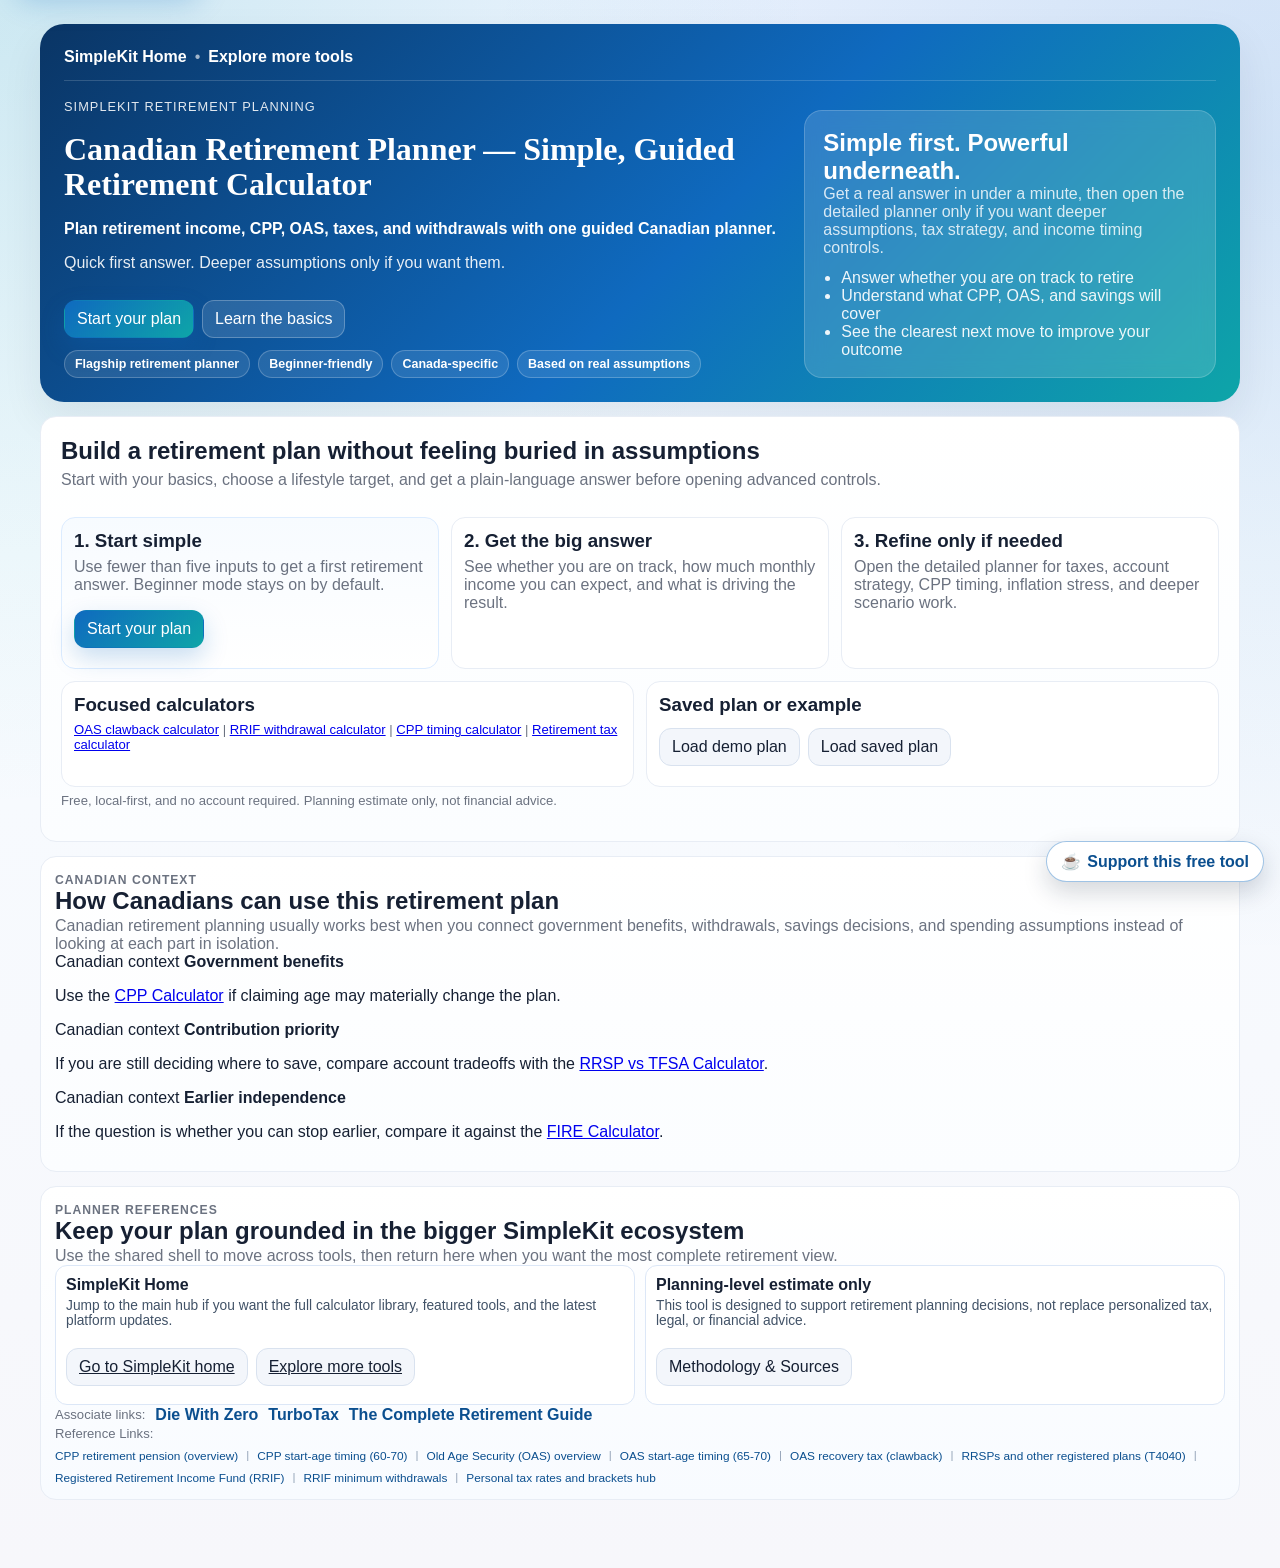
==== index.html @ 3c2e74b6 "Shorten hero utility labels" ====
<!DOCTYPE html>
<html lang="en">
<head>
  <meta charset="UTF-8" />
  <meta name="viewport" content="width=device-width, initial-scale=1.0" />
  <meta name="description" content="Estimate your retirement readiness in minutes with a calm, guided Canadian retirement planner for CPP, OAS, savings, taxes, and retirement income decisions." />
  <meta name="robots" content="index,follow,max-image-preview:large" />
  <meta name="theme-color" content="#0f6abf" />
  <title>Canadian Retirement Planner - Simple, Guided Retirement Calculator | SimpleKit</title>
  <meta property="og:title" content="Canadian Retirement Planner - Simple, Guided Retirement Calculator | SimpleKit" />
  <meta property="og:description" content="Estimate your retirement readiness in minutes with a calm, guided Canadian retirement planner for CPP, OAS, savings, taxes, and retirement income decisions." />
  <meta property="og:type" content="website" />
  <meta property="og:url" content="https://simplekit.app/retirement-planner/" />
  <meta property="og:site_name" content="SimpleKit" />
  <meta name="twitter:card" content="summary_large_image" />
  <meta name="twitter:title" content="Canadian Retirement Planner - Simple, Guided Retirement Calculator | SimpleKit" />
  <meta name="twitter:description" content="Estimate your retirement readiness in minutes with a calm, guided Canadian retirement planner for CPP, OAS, savings, taxes, and retirement income decisions." />
  <link rel="canonical" href="https://simplekit.app/retirement-planner/" />
  <link rel="icon" href="./icons/favicon.svg" type="image/svg+xml" />
  <link rel="shortcut icon" href="./icons/favicon.svg" />
  <link rel="mask-icon" href="./icons/mask-icon.svg" color="#0f6abf" />
  <link rel="apple-touch-icon" href="./icons/apple-touch-icon.png" />
  <link rel="manifest" href="./manifest.webmanifest" />
  <link rel="preconnect" href="https://core.simplekit.app" />
  <link rel="stylesheet" href="https://core.simplekit.app/core.css" />
  <link rel="stylesheet" href="./assets/css/styles.css" />
  <!-- Google tag (gtag.js) -->
  <script async src="https://www.googletagmanager.com/gtag/js?id=G-6SS26QC3C9"></script>
  <script>
    window.dataLayer = window.dataLayer || [];
    function gtag() { dataLayer.push(arguments); }
    gtag("js", new Date());
    gtag("config", "G-6SS26QC3C9");
  </script>
  <script type="application/ld+json">
    {
      "@context": "https://schema.org",
      "@type": "SoftwareApplication",
      "name": "Canadian Retirement Planner - Simple, Guided Retirement Calculator",
      "applicationCategory": "FinanceApplication",
      "operatingSystem": "Web",
      "offers": {
        "@type": "Offer",
        "price": "0",
        "priceCurrency": "CAD"
      },
      "inLanguage": "en-CA",
      "areaServed": {
        "@type": "Country",
        "name": "Canada"
      },
      "url": "https://simplekit.app/retirement-planner/",
      "description": "A guided Canadian retirement planner with tax-aware modeling for CPP, OAS, pensions, RRSP and RRIF withdrawals."
    }
  </script>
  <script>
    window.SimpleKitPage = {
      pageType: "tool",
      activeNavHref: "https://simplekit.app/tools/",
      toolId: "retirement-planner",
      showSupportCta: true,
      showRelatedTools: false,
      showFooterToolLinks: true,
      footerNote: "The flagship retirement planner connects back to the wider SimpleKit platform while preserving the full planning experience.",
      supportTitle: "Support the flagship SimpleKit planner",
      supportCopy: "If this planner helped you make a clearer retirement decision, support helps maintain the shared shell, Canadian tax rules, and ongoing planner improvements.",
      supportPrimaryLabel: "Support SimpleKit",
      supportSecondaryLabel: "Explore more tools"
    };
  </script>
  <script src="https://core.simplekit.app/core.js" defer></script>
</head>
<body>
  <a class="skip-link" href="#mainContent">Skip to main content</a>
  <div id="bootErrorNotice" class="panel" style="display:none;"></div>
  <div class="page-shell">
    <div class="shell-header-wrap">
      <div data-simplekit-header></div>
    </div>
    <header id="heroHeader" class="hero" aria-label="Planner header">
      <div class="hero-platform-row">
        <div class="hero-platform-copy">
          <a class="hero-home-link" href="https://simplekit.app/">SimpleKit Home</a>
          <span class="hero-platform-separator" aria-hidden="true">•</span>
          <a class="hero-home-link" href="https://simplekit.app/tools/">Explore more tools</a>
        </div>
      </div>
      <div class="hero-content hero-grid">
        <div class="hero-copy">
          <p class="eyebrow">SimpleKit retirement planning</p>
          <h1 id="appTitle">Canadian Retirement Planner — Simple, Guided Retirement Calculator</h1>
          <p class="hero-subtitle">Plan retirement income, CPP, OAS, taxes, and withdrawals with one guided Canadian planner.</p>
          <p class="hero-proof">Quick first answer. Deeper assumptions only if you want them.</p>
          <div class="hero-actions no-print" aria-label="Hero actions">
            <button id="startSimpleBtn" class="btn btn-primary" type="button">Start your plan</button>
            <button class="btn btn-secondary" type="button" data-action="open-learn">Learn the basics</button>
          </div>
          <div class="hero-trust-strip" aria-label="Trust notes">
            <span class="hero-benefit">Flagship retirement planner</span>
            <span class="hero-benefit">Beginner-friendly</span>
            <span class="hero-benefit">Canada-specific</span>
            <span class="hero-benefit">Based on real assumptions</span>
          </div>
        </div>
        <aside class="hero-side-card" aria-label="Why this planner helps">
          <h2>Simple first. Powerful underneath.</h2>
          <p class="muted-light">Get a real answer in under a minute, then open the detailed planner only if you want deeper assumptions, tax strategy, and income timing controls.</p>
          <ul class="hero-side-list">
            <li>Answer whether you are on track to retire</li>
            <li>Understand what CPP, OAS, and savings will cover</li>
            <li>See the clearest next move to improve your outcome</li>
          </ul>
        </aside>
      </div>
    </header>

    <main id="mainContent">
      <section id="landingPanel" class="panel landing-panel" aria-labelledby="landingTitle">
        <div class="section-head">
          <div>
            <h2 id="landingTitle">Build a retirement plan without feeling buried in assumptions</h2>
            <p class="muted">Start with your basics, choose a lifestyle target, and get a plain-language answer before opening advanced controls.</p>
          </div>
        </div>
        <div class="landing-grid">
          <article class="subsection flagship-card">
            <h3>1. Start simple</h3>
            <p class="muted">Use fewer than five inputs to get a first retirement answer. Beginner mode stays on by default.</p>
            <div class="landing-actions no-print">
              <button class="btn btn-primary" type="button" data-nav-target="plan">Start your plan</button>
            </div>
          </article>
          <article class="subsection">
            <h3>2. Get the big answer</h3>
            <p class="muted">See whether you are on track, how much monthly income you can expect, and what is driving the result.</p>
          </article>
          <article class="subsection">
            <h3>3. Refine only if needed</h3>
            <p class="muted">Open the detailed planner for taxes, account strategy, CPP timing, inflation stress, and deeper scenario work.</p>
          </article>
        </div>
        <div class="landing-secondary-grid">
          <div class="subsection">
            <h3>Focused calculators</h3>
            <p class="small-copy muted">
              <a href="./oas-clawback-calculator.html">OAS clawback calculator</a> |
              <a href="./rrif-withdrawal-calculator.html">RRIF withdrawal calculator</a> |
              <a href="./cpp-timing-calculator-canada.html">CPP timing calculator</a> |
              <a href="./retirement-tax-calculator-canada.html">Retirement tax calculator</a>
            </p>
          </div>
          <div class="subsection">
            <h3>Saved plan or example</h3>
            <div class="landing-actions no-print">
              <button id="landingDemoBtn" class="btn btn-secondary" type="button">Load demo plan</button>
              <button id="landingImportBtn" class="btn btn-secondary" type="button">Load saved plan</button>
            </div>
          </div>
        </div>
        <p class="small-copy muted">Free, local-first, and no account required. Planning estimate only, not financial advice.</p>
      </section>

      <section id="appPanel" class="app-panel" hidden>
        <nav class="tabs no-print primary-tabs" aria-label="App sections">
          <button type="button" class="tab-btn" data-nav-target="plan">Plan</button>
          <button type="button" class="tab-btn active" data-nav-target="results">Results</button>
          <button type="button" class="tab-btn" data-nav-target="scenarios">Scenarios</button>
          <button type="button" class="tab-btn" data-nav-target="learn">Learn</button>
          <button type="button" class="tab-btn" data-nav-target="tools">Tools</button>
          <button type="button" class="tab-btn" data-nav-target="support">Support</button>
        </nav>

        <section class="panel nav-panel active" data-nav-panel="results" aria-labelledby="dashboardHeading">
          <div class="panel-header">
            <div class="section-head">
              <div>
                <p class="section-kicker">Results dashboard</p>
                <h2 id="dashboardHeading">Your retirement story</h2>
                <p>Start with the outcome, then understand the income mix, the timeline shifts, taxes, and your next best moves.</p>
              </div>
              <div id="dashboardStatus" class="status-pill"></div>
            </div>
            <div class="panel-mode-row panel-mode-compact no-print">
              <span class="small-copy muted control-strip-label">View</span>
              <div class="mode-switch" aria-label="Experience mode">
                <button class="mode-switch-btn" type="button" data-action="set-experience-mode" data-value="beginner">Simple</button>
                <button class="mode-switch-btn" type="button" data-action="set-experience-mode" data-value="advanced">Detailed</button>
              </div>
              <button id="clientSummaryToggleBtn" class="btn btn-secondary btn-quiet" type="button">Client view</button>
              <button id="exitClientSummaryBtn" class="btn btn-secondary btn-quiet" type="button" hidden>Exit client view</button>
            </div>
          </div>

          <p id="resultLiveSummary" class="sr-only" aria-live="polite"></p>
          <div id="clientSummaryModeMount" hidden></div>

          <div id="plannerDashboardContent">
            <div id="presetBanner" class="subsection" hidden></div>
            <div id="sharedScenarioBanner" class="subsection" hidden></div>

            <section class="subsection story-nav">
              <div class="section-head-tight">
                <div>
                  <h3>Follow the story</h3>
                  <p class="muted">Use the sections in this order if you want the fastest read of your plan.</p>
                </div>
              </div>
              <div class="scenario-chip-grid no-print">
                <button class="scenario-chip" type="button" data-action="focus-results-section" data-value="outcomeSection">Outcome</button>
                <button class="scenario-chip" type="button" data-action="focus-results-section" data-value="incomeSection">Income story</button>
                <button class="scenario-chip" type="button" data-action="focus-results-section" data-value="coverageDetails">Taxes and gap</button>
                <button class="scenario-chip" type="button" data-action="focus-results-section" data-value="optimizationDetails">Next actions</button>
                <button class="scenario-chip" type="button" data-nav-target="scenarios">Compare scenarios</button>
                <button class="scenario-chip" type="button" data-nav-target="learn">Learn key concepts</button>
              </div>
            </section>

            <div id="outcomeSection" class="dashboard-primary-stack">
              <div id="canIRetireModule"></div>
              <div id="readinessSummaryModule"></div>
            </div>

            <section class="subsection results-summary-overview">
              <div class="section-head-tight">
                <div>
                  <h3>Outcome summary</h3>
                  <p id="kpiContext" class="muted small-copy">At a glance for your current retirement plan.</p>
                </div>
              </div>
              <div id="kpiGrid" class="preview-kpi"></div>
            </section>

            <div id="resultsNarrativeModule"></div>

            <div class="dashboard-hero-layout">
              <aside class="dashboard-control-rail">
                <div id="quickControlsModule"></div>
                <div id="projectionInterpretationModule"></div>
                <div id="supportMomentMount"></div>
              </aside>

              <section class="dashboard-output-rail">
                <div class="chart-wrap dashboard-hero-chart">
                  <div class="chart-head-row">
                    <div>
                      <h3>Retirement savings projection</h3>
                      <p class="small-copy muted">Your base plan first, with optional stress views and a visible longevity check.</p>
                    </div>
                    <div id="scenarioToolbar" class="scenario-toolbar no-print"></div>
                  </div>
                  <div class="chart-canvas-wrap">
                    <canvas id="mainChart" width="1000" height="380" aria-label="Projected portfolio balance chart" role="img"></canvas>
                    <div id="balanceHover" class="chart-hover" hidden></div>
                  </div>
                  <div id="chartLegend" class="legend-row"></div>
                </div>
              </section>
            </div>

            <div id="advisorSectionModule"></div>

            <div id="incomeSection" class="dashboard-secondary-stack">
              <div id="incomeStoryModule"></div>
              <div id="planQualityModule"></div>
            </div>

            <details id="coverageDetails" class="subsection dashboard-detail-accordion">
              <summary>1. Taxes, withdrawals, and the gap</summary>
              <div id="incomeMapModule"></div>
              <div id="taxWedgeMini"></div>
              <div id="coverageMixModule"></div>
              <div class="chart-wrap">
                <div class="chart-head-row">
                  <div>
                    <h3>Income coverage</h3>
                    <p class="small-copy muted">See how guaranteed income, taxable withdrawals, and your spending target interact.</p>
                  </div>
                  <details class="coverage-toolbar no-print">
                    <summary>View options</summary>
                    <div class="coverage-toolbar-panel">
                      <label class="inline-check small-copy">
                        <input id="dollarModeToggle" type="checkbox" />
                        Show in today's dollars
                      </label>
                      <label class="inline-check small-copy">
                        <input id="coverageTableToggle" type="checkbox" />
                        View as table
                      </label>
                    </div>
                  </details>
                </div>
                <p class="muted small-copy">Assumption: For this view, all savings withdrawals are modeled as taxable registered withdrawals (RRSP/RRIF). <button class="tooltip-trigger" type="button" aria-label="Help: registered-only assumption" data-tooltip-key="registeredAssumption">ⓘ</button></p>
                <div class="scrubber-row">
                  <label for="yearScrubber" class="small-copy">Pick age</label>
                  <input id="yearScrubber" type="range" min="55" max="95" step="1" />
                  <strong id="yearScrubberValue">Age 65</strong>
                </div>
                <div class="chart-canvas-wrap">
                  <canvas id="coverageChart" width="1000" height="340" aria-label="Income and spending coverage chart" role="img"></canvas>
                  <div id="coverageHover" class="chart-hover" hidden></div>
                </div>
                <div id="coverageLegend" class="legend-row"></div>
                <details class="subsection explain-note">
                  <summary>ⓘ What this chart means</summary>
                  <p class="muted small-copy">Your spending target is after-tax. Pension/CPP/OAS are taxable, and RRSP/RRIF withdrawals are taxable. That is why gross withdrawal can be higher than the net gap, and why tax drag matters more later in retirement.</p>
                </details>
                <div id="coverageTableWrap" class="table-scroll" hidden>
                  <table id="coverageTable" class="data-table" aria-label="Income coverage table"></table>
                </div>
              </div>
            </details>

            <details id="keyYearsDetails" class="subsection dashboard-detail-accordion">
              <summary>2. Timeline and key retirement years</summary>
              <div id="timelineModule"></div>
              <div class="subsection">
                <h3 id="walkthroughHeading">Explain for Age 65</h3>
                <div id="walkthroughStrip" class="walkthrough-strip" aria-live="polite"></div>
              </div>
              <div class="subsection">
                <h3>Key years</h3>
                <div id="yearCards" class="withdrawal-explain" aria-live="polite"></div>
              </div>
            </details>

            <details id="optimizationDetails" class="subsection dashboard-detail-accordion">
              <summary>3. Next actions, stress, and optimization</summary>
              <div id="keyRisksModule"></div>
              <div id="strategySuggestionsModule"></div>
              <div id="coverageScoreModule"></div>
              <div id="peakTaxYearModule"></div>
              <div id="plannerComparisonModule"></div>
              <div id="timingSimulator"></div>
              <div id="meltdownSimulator"></div>
              <div class="subsection">
                <h3>What to do next</h3>
                <ul id="nextActions" class="plain-list"></ul>
              </div>
            </details>

            <section id="learnContextSection" class="subsection contextual-results-links">
              <div class="section-head-tight">
                <div>
                  <h3>Learn and act in context</h3>
                  <p class="muted">Use the education and support links that match the result you are looking at right now.</p>
                </div>
              </div>
              <div class="comparison-card-grid">
                <article class="comparison-card">
                  <strong>Confused by taxes or gross withdrawals?</strong>
                  <p class="small-copy muted">Open the retirement tax and gross-vs-net explainers before changing assumptions.</p>
                  <div class="landing-actions">
                    <button class="btn btn-secondary" type="button" data-nav-target="learn">Open Learn</button>
                    <a class="btn btn-secondary" href="./retirement-tax-calculator-canada.html">Tax calculator</a>
                  </div>
                </article>
                <article class="comparison-card">
                  <strong>Need a cleaner scenario decision?</strong>
                  <p class="small-copy muted">Try the side-by-side comparison area instead of changing your base plan directly.</p>
                  <div class="landing-actions">
                    <button class="btn btn-secondary" type="button" data-nav-target="scenarios">Open Scenarios</button>
                    <button class="btn btn-secondary" type="button" data-action="open-scenario-compare">Compare now</button>
                  </div>
                </article>
                <article class="comparison-card support-action-card">
                  <strong>Support ongoing improvements</strong>
                  <p class="small-copy muted">This free tool stays useful because tax rules, UX, and hosting continue to be maintained.</p>
                  <div class="landing-actions">
                    <button class="btn btn-secondary" type="button" data-nav-target="support">Support details</button>
                    <a class="btn btn-secondary" href="https://buymeacoffee.com/ashleysnl" target="_blank" rel="noopener noreferrer">Support this tool</a>
                  </div>
                </article>
              </div>
            </section>

            <details id="actionHubDetails" class="subsection dashboard-detail-accordion">
              <summary>4. Share, export, and compare</summary>
              <div id="dashboardActionHub"></div>
            </details>

            <details id="methodologyDetails" class="subsection dashboard-detail-accordion">
              <summary>5. How this planner works</summary>
              <div id="commonMistakesModule"></div>
              <div id="methodologySummaryModule"></div>
              <details class="subsection" id="basicsPanel">
                <summary>Planner assumptions in brief</summary>
                <div id="basicsSummary" class="muted"></div>
              </details>
            </details>
          </div>
        </section>

        <section class="panel nav-panel" data-nav-panel="plan" aria-labelledby="guidedHeading" hidden>
          <div class="panel-header">
            <div class="section-head">
              <div>
                <p class="section-kicker">Guided setup</p>
                <h2 id="guidedHeading">Build your retirement plan step by step</h2>
                <p>Start with the simplest version of your plan. Detailed assumptions stay available when you want them.</p>
              </div>
            </div>
            <div class="plan-top-actions no-print">
              <div class="mode-switch" aria-label="Experience mode">
                <button class="mode-switch-btn" type="button" data-action="set-experience-mode" data-value="beginner">Simple planner</button>
                <button class="mode-switch-btn" type="button" data-action="set-experience-mode" data-value="advanced">Detailed planner</button>
              </div>
              <div class="landing-actions">
                <button id="importJsonBtnHome" class="btn btn-secondary" type="button">Load plan</button>
                <button id="loadDemoBtnHome" class="btn btn-secondary" type="button">Load demo</button>
                <button id="resetBtnHome" class="btn btn-secondary" type="button">Reset</button>
              </div>
            </div>
          </div>

          <section class="subsection plan-path-summary">
            <div class="section-head-tight">
              <div>
                <h3>Recommended path</h3>
                <p class="muted">Get a first answer fast. You do not need every field before this becomes useful.</p>
              </div>
            </div>
            <div class="comparison-card-grid">
              <article class="comparison-card">
                <strong>1. Enter the essentials</strong>
                <p class="small-copy muted">Age, savings, annual income, and a retirement target are enough for a strong first pass.</p>
              </article>
              <article class="comparison-card">
                <strong>2. Read the outcome</strong>
                <p class="small-copy muted">Go to Results to see whether you are on track, short, or ahead, in plain language.</p>
              </article>
              <article class="comparison-card">
                <strong>3. Refine one thing at a time</strong>
                <p class="small-copy muted">Use scenarios or the detailed planner only after the simple plan feels right.</p>
              </article>
            </div>
          </section>

          <section id="guidedSetupSection" class="subsection guided-stepper-shell" tabindex="-1">
            <div class="planner-onboarding">
              <div>
                <h3>What this setup covers</h3>
                <p class="muted">Your basics, lifestyle, savings, advanced assumptions if you want them, then your first result.</p>
              </div>
              <button class="btn btn-secondary no-print" type="button" data-action="open-learn">Learn the basics first</button>
            </div>
            <div class="wizard-progress" aria-label="Wizard progress">
              <div id="wizardProgressBar" class="wizard-progress-fill"></div>
            </div>
            <p id="wizardStepLabel" class="small-copy muted">Step 1 of 5</p>
            <div id="wizardBody" class="wizard-body"></div>
            <div class="wizard-actions no-print sticky-mobile-actions">
              <button id="wizardBackBtn" class="btn btn-secondary" type="button">Back</button>
              <button class="btn btn-secondary" type="button" data-nav-target="results">See result</button>
              <button id="wizardNextBtn" class="btn btn-primary" type="button">Next</button>
            </div>
          </section>

          <section class="subsection plan-inputs-shell">
            <div class="section-head-tight">
              <div>
                <h3 id="inputsHeading">Edit key assumptions directly</h3>
                <p class="muted">Prefer section editing instead of the stepper? Use these simple cards, then jump back to Results.</p>
              </div>
              <div class="landing-actions no-print">
                <button class="btn btn-primary" type="button" data-nav-target="results">See result</button>
              </div>
            </div>
            <div id="planInputsPanel"></div>
          </section>
        </section>

        <section class="panel nav-panel" data-nav-panel="scenarios" aria-labelledby="scenariosHeading" hidden>
          <div class="panel-header">
            <div class="section-head">
              <div>
                <p class="section-kicker">Scenario exploration</p>
                <h2 id="scenariosHeading">Compare better and worse versions of your plan</h2>
                <p>Make scenario testing fast: one base plan, quick what-ifs, then a saved comparison table when you want more depth.</p>
              </div>
            </div>
          </div>

          <div class="subsection scenario-quick-actions">
            <h3>Quick scenario chips</h3>
            <div class="scenario-chip-grid no-print">
              <button class="scenario-chip" type="button" data-action="preview-strategy" data-value="retire-later-2">Retire 2 years later</button>
              <button class="scenario-chip" type="button" data-action="preview-strategy" data-value="delay-cpp">Delay CPP</button>
              <button class="scenario-chip" type="button" data-action="preview-strategy" data-value="save-more-5000">Increase annual savings</button>
              <button class="scenario-chip" type="button" data-action="preview-strategy" data-value="spend-down-10">Reduce spending target</button>
              <button class="scenario-chip" type="button" data-action="set-dashboard-scenario" data-value="inflation">Add inflation stress</button>
              <button class="scenario-chip" type="button" data-action="set-dashboard-scenario" data-value="returns">Lower returns</button>
            </div>
          </div>

          <div class="subsection">
            <div id="scenarioSummary" class="subsection"></div>
            <div class="table-scroll">
              <table class="data-table" id="stressTable" aria-label="Stress test results table"></table>
            </div>
          </div>

          <div class="subsection">
            <div class="section-head-tight">
              <div>
                <h3>Saved comparisons</h3>
                <p class="muted">Save the current plan as a scenario, compare it, and share the outcome when needed.</p>
              </div>
              <div class="landing-actions no-print">
                <button id="compareScenariosBtn" class="btn btn-secondary" type="button">Compare scenarios</button>
                <button id="copyScenarioShareBtn" class="btn btn-secondary" type="button">Copy scenario link</button>
                <button id="copyScenarioSummaryBtn" class="btn btn-secondary" type="button">Copy scenario summary</button>
              </div>
            </div>
          </div>
        </section>

        <section class="panel nav-panel" data-nav-panel="learn" aria-labelledby="learnHeading" hidden>
          <div class="panel-header">
            <div class="section-head">
              <div>
                <p class="section-kicker">Learning modules</p>
                <h2 id="learnHeading">Retirement basics for Canada</h2>
                <p>Keep the educational content easy to discover, but connect it directly to planning decisions.</p>
              </div>
            </div>
          </div>
          <div id="learnPanel"></div>
        </section>

        <section class="panel nav-panel" data-nav-panel="tools" aria-labelledby="toolsHeading" hidden>
          <div class="panel-header">
            <div class="section-head">
              <div>
                <p class="section-kicker">Advanced tools</p>
                <h2 id="toolsHeading">Deeper controls, calculators, and methodology</h2>
                <p>Power stays here when you need it: advanced planning settings, notes, glossary, methodology, and focused calculators.</p>
              </div>
            </div>
          </div>

          <div class="subsection">
            <h3>Quick utilities</h3>
            <div class="landing-actions">
              <button id="exportJsonBtnToolsTop" class="btn btn-secondary" type="button" data-action="tools-save-plan">Save plan</button>
              <button id="importJsonBtnToolsTop" class="btn btn-secondary" type="button" data-action="tools-load-plan">Load plan</button>
              <button id="resetBtnToolsTop" class="btn btn-secondary" type="button" data-action="tools-reset-plan">Reset</button>
              <button id="openGlossaryBtnToolsTop" class="btn btn-secondary" type="button" data-action="tools-open-glossary">Glossary</button>
            </div>
          </div>

          <div class="subsection">
            <h3>Advanced planning controls</h3>
            <div class="accordion-list" id="advancedAccordion"></div>
          </div>

          <div class="subsection">
            <h3>Notes</h3>
            <label for="notesInput" class="muted">Planning notes</label>
            <textarea id="notesInput" rows="10" placeholder="Write assumptions, advisor questions, and action items..."></textarea>
          </div>

          <div class="subsection">
            <h3>Save / Load Plan</h3>
            <div class="landing-actions">
              <button id="exportJsonBtnSecondary" class="btn btn-primary" type="button">Save plan</button>
              <button id="importJsonBtnSecondary" class="btn btn-secondary" type="button">Load plan</button>
              <button id="loadDemoBtnSecondary" class="btn btn-secondary" type="button">Load demo</button>
              <button id="resetBtnSecondary" class="btn btn-secondary" type="button">Reset</button>
              <button id="openGlossaryBtnTools" class="btn btn-secondary" type="button">Glossary</button>
              <button id="resetCacheBtnTools" class="btn btn-secondary" type="button">Reset cached app (DEV)</button>
            </div>
          </div>

          <div class="subsection">
            <h3>Focused calculator pages</h3>
            <p class="small-copy muted">
              <a href="./canadian-retirement-income-calculator.html">Canadian retirement income calculator</a> |
              <a href="./cpp-timing-calculator-canada.html">CPP timing calculator Canada</a> |
              <a href="./oas-clawback-calculator.html">OAS clawback calculator</a> |
              <a href="./retirement-tax-calculator-canada.html">Retirement tax calculator Canada</a> |
              <a href="./rrif-minimum-withdrawal-calculator.html">RRIF minimum withdrawal calculator</a> |
              <a href="./rrif-withdrawal-calculator.html">RRIF withdrawal calculator</a> |
              <a href="./rrsp-withdrawal-strategy-canada.html">RRSP withdrawal strategy Canada</a>
            </p>
          </div>
            <div class="subsection">
              <div class="section-head-tight">
                <div>
                  <h3 id="methodologyHeading">Methodology and assumptions</h3>
                  <p class="muted">How the planner estimates taxes, withdrawals, RRIF minimums, OAS clawback, and stress cases.</p>
                </div>
              </div>
              <div id="methodologyPanel"></div>
            </div>
        </section>

        <section class="panel nav-panel" data-nav-panel="support" aria-labelledby="supportHeading" hidden>
          <div class="panel-header">
            <div class="section-head">
              <div>
                <p class="section-kicker">Support</p>
                <h2 id="supportHeading">Support this free tool</h2>
                <p>Free, local-first, and no account required. Support helps maintain tax rules, UX improvements, and hosting.</p>
              </div>
            </div>
          </div>
          <div class="support-grid">
            <div class="subsection">
              <h3>Why support matters</h3>
              <ul class="plain-list">
                <li>Tax table and rule maintenance</li>
                <li>UX improvements, charts, and learning content</li>
                <li>Hosting and reliability costs</li>
              </ul>
            </div>
            <div class="subsection support-cta-card">
              <h3>Buy Me a Coffee</h3>
              <p class="muted">If this planner helped you understand your retirement picture, support keeps it improving.</p>
              <div class="landing-actions">
                <a class="btn btn-primary" href="https://buymeacoffee.com/ashleysnl" target="_blank" rel="noopener noreferrer">Support this free tool</a>
                <a class="btn btn-secondary" href="https://buymeacoffee.com/ashleysnl" target="_blank" rel="noopener noreferrer">Become a monthly supporter</a>
              </div>
            </div>
          </div>
        </section>

        <section class="panel seo-panel" aria-labelledby="howPlannerWorksHeading">
          <div class="section-head">
            <div>
              <p class="section-kicker">Planner guide</p>
              <h2 id="howPlannerWorksHeading">How this retirement planner works</h2>
              <p class="muted">This planner starts with a guided setup, then uses the same tax-aware projection engine underneath the full SimpleKit retirement tool.</p>
            </div>
          </div>
          <div class="comparison-card-grid">
            <article class="comparison-card">
              <strong>Start with the basics</strong>
              <p class="muted">Enter your age, current savings, annual income, and retirement target to get a strong first estimate in under a minute.</p>
            </article>
            <article class="comparison-card">
              <strong>Refine when you want</strong>
              <p class="muted">Detailed assumptions stay hidden until you open them, so beginners get clarity first and advanced users still get depth.</p>
            </article>
            <article class="comparison-card">
              <strong>Read the result in plain language</strong>
              <p class="muted">The top of the results explains whether you are on track, what income you can expect, and what would improve the outcome.</p>
            </article>
          </div>
          <div class="comparison-card-grid">
            <article class="comparison-card">
              <h3>What assumptions matter most</h3>
              <p class="muted">Retirement age, lifestyle target, savings rate, and inflation usually move the answer more than minor tweaks. Government benefits and taxes matter too, but they do not need to overwhelm the first run.</p>
            </article>
            <article class="comparison-card">
              <h3>How to improve your retirement outcome</h3>
              <p class="muted">Common wins include saving more each year, retiring a little later, reducing the target lifestyle, or improving account drawdown strategy. The planner highlights these in the result itself.</p>
            </article>
          </div>
        </section>
      </section>
    </main>

    <nav id="bottomTabs" class="bottom-tabs no-print" aria-label="Mobile app sections">
      <button type="button" class="tab-btn" data-nav-target="plan">Plan</button>
      <button type="button" class="tab-btn active" data-nav-target="results">Results</button>
      <button type="button" class="tab-btn" data-nav-target="scenarios">Scenarios</button>
      <button type="button" class="tab-btn" data-nav-target="learn">Learn</button>
      <button type="button" class="tab-btn" data-nav-target="tools">Tools</button>
    </nav>

    <a id="supportButton" class="support-fab no-print" href="https://buymeacoffee.com/ashleysnl" target="_blank" rel="noopener noreferrer" aria-label="Support development">
      <span class="support-fab-icon" aria-hidden="true">☕</span>
      <span class="support-fab-label-full">Support this free tool</span>
      <span class="support-fab-label-short">Support</span>
    </a>

      <section class="panel" aria-labelledby="canadaContextHeading-retirement">
        <div class="panel-header">
          <div>
            <p class="section-kicker">Canadian context</p>
            <h2 id="canadaContextHeading-retirement">How Canadians can use this retirement plan</h2>
          </div>
          <p>Canadian retirement planning usually works best when you connect government benefits, withdrawals, savings decisions, and spending assumptions instead of looking at each part in isolation.</p>
        </div>
        <div class="feature-grid">
          <article>
            <span class="trust-label">Canadian context</span>
            <strong>Government benefits</strong>
            <p>Use the <a href="https://simplekit.app/cpp-calculator/">CPP Calculator</a> if claiming age may materially change the plan.</p>
          </article>
          <article>
            <span class="trust-label">Canadian context</span>
            <strong>Contribution priority</strong>
            <p>If you are still deciding where to save, compare account tradeoffs with the <a href="https://simplekit.app/rrsp-vs-tfsa-calculator/">RRSP vs TFSA Calculator</a>.</p>
          </article>
          <article>
            <span class="trust-label">Canadian context</span>
            <strong>Earlier independence</strong>
            <p>If the question is whether you can stop earlier, compare it against the <a href="https://simplekit.app/fire-calculator/">FIRE Calculator</a>.</p>
          </article>
        </div>
      </section>

    <section class="panel planner-reference-panel no-print" aria-labelledby="plannerReferencesHeading">
      <div class="panel-header">
        <div>
          <p class="section-kicker">Planner references</p>
          <h2 id="plannerReferencesHeading">Keep your plan grounded in the bigger SimpleKit ecosystem</h2>
        </div>
        <p>Use the shared shell to move across tools, then return here when you want the most complete retirement view.</p>
      </div>
      <div class="comparison-card-grid">
        <article class="comparison-card">
          <strong>SimpleKit Home</strong>
          <p class="muted">Jump to the main hub if you want the full calculator library, featured tools, and the latest platform updates.</p>
          <div class="landing-actions">
            <a class="btn btn-secondary" href="https://simplekit.app/">Go to SimpleKit home</a>
            <a class="btn btn-secondary" href="https://simplekit.app/tools/">Explore more tools</a>
          </div>
        </article>
        <article class="comparison-card">
          <strong>Planning-level estimate only</strong>
          <p class="muted">This tool is designed to support retirement planning decisions, not replace personalized tax, legal, or financial advice.</p>
          <div class="landing-actions">
            <button class="btn btn-secondary" type="button" data-nav-target="tools">Methodology &amp; Sources</button>
          </div>
        </article>
      </div>
      <div class="associate-links" aria-label="Associate links">
        <span class="muted small-copy">Associate links:</span>
        <a href="https://amzn.to/4aXpF60" target="_blank" rel="noopener noreferrer nofollow sponsored">Die With Zero</a>
        <a href="https://amzn.to/4u66Sy3" target="_blank" rel="noopener noreferrer nofollow sponsored">TurboTax</a>
        <a href="https://amzn.to/4lgZ34D" target="_blank" rel="noopener noreferrer nofollow sponsored">The Complete Retirement Guide</a>
      </div>
      <div class="footer-reference-links" aria-label="Reference links">
        <span class="muted small-copy">Reference Links:</span>
        <div id="dashboardReferences" class="footer-reference-row"></div>
      </div>
    </section>

    <section class="shell-bridge-stack no-print" aria-label="SimpleKit platform support">
      <div data-simplekit-support></div>
      <div data-simplekit-footer></div>
    </section>
  </div>

  <input id="importJsonFile" type="file" accept="application/json" hidden />

  <div id="tooltipLayer" class="tooltip-layer" aria-live="polite"></div>

  <dialog id="glossaryModal" class="modal" aria-labelledby="glossaryTitle">
    <div class="modal-card">
      <div class="modal-head">
        <h2 id="glossaryTitle">Glossary</h2>
        <button id="closeGlossaryBtn" class="icon-btn" type="button" aria-label="Close glossary">Close</button>
      </div>
      <div id="glossaryContent" class="modal-content"></div>
    </div>
  </dialog>

  <dialog id="planEditorModal" class="modal editor-modal" aria-labelledby="planEditorTitle">
    <div class="modal-card">
      <div class="modal-head">
        <h2 id="planEditorTitle">Edit Assumption</h2>
        <button id="closePlanEditorBtn" class="icon-btn" type="button" aria-label="Close editor">Close</button>
      </div>
      <div id="planEditorContent" class="modal-content"></div>
    </div>
  </dialog>

  <dialog id="scenarioCompareModal" class="modal" aria-labelledby="scenarioCompareTitle">
    <div class="modal-card">
      <div class="modal-head">
        <h2 id="scenarioCompareTitle">Compare scenarios</h2>
        <button id="closeScenarioCompareBtn" class="icon-btn" type="button" aria-label="Close compare scenarios">Close</button>
      </div>
      <div id="scenarioCompareContent" class="modal-content"></div>
    </div>
  </dialog>

  <dialog id="printSummaryModal" class="modal" aria-labelledby="printSummaryTitle">
    <div class="modal-card">
      <div class="modal-head">
        <h2 id="printSummaryTitle">Retirement summary</h2>
        <button id="closePrintSummaryBtn" class="icon-btn" type="button" aria-label="Close retirement summary">Close</button>
      </div>
      <div id="printSummaryContent" class="modal-content"></div>
      <div class="landing-actions">
        <button id="printSummaryBtn" class="btn btn-primary" type="button">Print / Save PDF</button>
        <button id="copySummaryTextBtn" class="btn btn-secondary" type="button">Copy summary text</button>
      </div>
    </div>
  </dialog>

  <div id="appToast" class="app-toast" role="status" aria-live="polite"></div>

  <script>
    var bootErrorNotice = document.getElementById("bootErrorNotice");
    var bootErrorText = null;
    var bootHardRefreshBtn = document.getElementById("bootHardRefreshBtn");
    var bootClearSiteDataBtn = document.getElementById("bootClearSiteDataBtn");
    var bootCopyDiagBtn = document.getElementById("bootCopyDiagBtn");
    var bootErrored = false;
    var bootDone = false;
    var bootDeadlineMs = 8000;
    var bootStartedAt = Date.now();
    var bootTriedModule = false;
    var bootTriedClassic = false;
    var bootClassicFallbackTriggered = false;
    var bootLastError = "";
    var bootFailingResources = [];
    var bootDiagLog = [];
    var bootBaseUrl = (function () {
      var p = location.pathname || "/";
      return p.slice(0, p.lastIndexOf("/") + 1) || "/";
    })();
    var bootIsDev = location.hostname === "localhost" || location.hostname === "127.0.0.1";

    function bootLog(label, value) {
      bootDiagLog.push(label + ": " + String(value));
      if (bootIsDev && console && console.log) console.log("[boot]", label, value);
    }

    function showBootError(message) {
      bootErrored = true;
      bootLastError = String(message || "Unknown startup error.");
      if (bootErrorNotice && !bootErrorNotice.dataset.hydrated) {
        bootErrorNotice.innerHTML = [
          "<h2>Startup issue</h2>",
          "<p class='muted'>The app could not finish loading JavaScript.</p>",
          "<pre id='bootErrorText' class='small-copy' style='white-space:pre-wrap;'></pre>",
          "<div class='landing-actions no-print'>",
          "<button id='bootHardRefreshBtn' class='btn btn-secondary' type='button'>Hard refresh instructions</button>",
          "<button id='bootClearSiteDataBtn' class='btn btn-secondary' type='button'>Clear site data</button>",
          "<button id='bootCopyDiagBtn' class='btn btn-primary' type='button'>Copy diagnostics</button>",
          "</div>"
        ].join("");
        bootErrorNotice.dataset.hydrated = "1";
        bootErrorText = document.getElementById("bootErrorText");
        bootHardRefreshBtn = document.getElementById("bootHardRefreshBtn");
        bootClearSiteDataBtn = document.getElementById("bootClearSiteDataBtn");
        bootCopyDiagBtn = document.getElementById("bootCopyDiagBtn");
        wireBootButtons();
      }
      if (bootErrorText) bootErrorText.textContent = bootLastError;
      if (bootErrorNotice) bootErrorNotice.style.display = "block";
      if (bootIsDev && console && console.groupCollapsed) {
        console.groupCollapsed("[Retirement Planner] Startup error summary");
        console.log("URL:", location.href);
        console.log("Base URL:", bootBaseUrl);
        console.log("Last error:", bootLastError);
        console.log("Failing resources:", bootFailingResources);
        console.log("Diag log:", bootDiagLog);
        console.groupEnd();
      }
    }

    function hideBootError() {
      if (bootErrorNotice) bootErrorNotice.style.display = "none";
    }

    function checkBootReady() {
      if (window.__RETIREMENT_APP_READY === true) {
        bootDone = true;
        hideBootError();
        if (bootIsDev && console && console.groupCollapsed) {
          console.groupCollapsed("[Retirement Planner] Startup health check");
          console.log("URL:", location.href);
          console.log("Base URL:", bootBaseUrl);
          console.log("Tried module:", bootTriedModule);
          console.log("Tried classic:", bootTriedClassic);
          console.log("Stage:", window.__RETIREMENT_APP_STAGE || "n/a");
          console.log("Failures:", bootFailingResources);
          console.groupEnd();
        }
        return;
      }
      var elapsed = Date.now() - bootStartedAt;
      if (!bootClassicFallbackTriggered && bootTriedModule && !bootTriedClassic && elapsed > 2400) {
        bootClassicFallbackTriggered = true;
        bootTriedClassic = true;
        bootLog("fallback", "module not ready quickly, trying classic");
        appendScript(resolvePath("./app.classic.js"), "");
        setTimeout(checkBootReady, 220);
        return;
      }
      // Keep the startup error panel hidden during warm-up to avoid a false flash
      // on slower mobile/webapp boots.
      if (elapsed < bootDeadlineMs) {
        if (window.__RETIREMENT_APP_INIT_ERROR) {
          // still wait for fallback or recovery path until deadline
          bootLog("init-error-warmup", window.__RETIREMENT_APP_INIT_ERROR);
        }
        setTimeout(checkBootReady, 200);
        return;
      }
      if (window.__RETIREMENT_APP_SCRIPT_EXECUTED !== true) {
        showBootError("App script did not execute. This is usually a script parse/runtime error before initialization.");
        return;
      }
      if (window.__RETIREMENT_APP_INIT_ERROR) {
        showBootError("Initialization error: " + window.__RETIREMENT_APP_INIT_ERROR);
        return;
      }
      if (!bootErrored) {
        var stage = window.__RETIREMENT_APP_STAGE ? " Last stage: " + window.__RETIREMENT_APP_STAGE + "." : "";
        showBootError("App did not initialize." + stage + " If this is iOS home screen mode, close and reopen the app or clear cached website data.");
      }
    }

    function appendScript(src, type, onError) {
      var script = document.createElement("script");
      script.src = src;
      if (type) script.type = type;
      script.defer = true;
      script.onerror = function () {
        bootFailingResources.push(src);
        bootLog("script-error", src);
        if (typeof onError === "function") {
          onError();
          return;
        }
        showBootError("Failed to load " + src);
      };
      script.onload = function () {
        bootLog("script-loaded", src);
        setTimeout(checkBootReady, 120);
      };
      document.body.appendChild(script);
    }

    function resolvePath(relPath) {
      if (!relPath) return relPath;
      if (relPath.indexOf("http://") === 0 || relPath.indexOf("https://") === 0 || relPath.indexOf("/") === 0) return relPath;
      return bootBaseUrl + relPath;
    }

    function copyDiagnostics() {
      var payload = [
        "Retirement Planner Diagnostics",
        "URL: " + location.href,
        "UA: " + navigator.userAgent,
        "Boot stage: " + (window.__RETIREMENT_APP_STAGE || "n/a"),
        "Tried module: " + bootTriedModule,
        "Tried classic: " + bootTriedClassic,
        "Last error: " + (bootLastError || "n/a"),
        "Failing resources: " + (bootFailingResources.length ? bootFailingResources.join(", ") : "none"),
        "Diag log:",
        bootDiagLog.join("\n"),
      ].join("\n");
      if (navigator.clipboard && navigator.clipboard.writeText) {
        navigator.clipboard.writeText(payload).catch(function () {});
      } else {
        var ta = document.createElement("textarea");
        ta.value = payload;
        document.body.appendChild(ta);
        ta.select();
        try { document.execCommand("copy"); } catch (e) {}
        ta.remove();
      }
      alert("Diagnostics copied.");
    }

    async function clearSiteData() {
      try { localStorage.clear(); } catch (e) {}
      try { sessionStorage.clear(); } catch (e) {}
      if ("caches" in window) {
        try {
          var keys = await caches.keys();
          await Promise.all(keys.map(function (k) { return caches.delete(k); }));
        } catch (e) {}
      }
      if ("serviceWorker" in navigator) {
        try {
          var regs = await navigator.serviceWorker.getRegistrations();
          await Promise.all(regs.map(function (r) { return r.unregister(); }));
        } catch (e) {}
      }
      alert("Site data cleared. Please reload.");
    }

    function wireBootButtons() {
      if (bootHardRefreshBtn) {
        bootHardRefreshBtn.onclick = function () {
          alert("Hard refresh:\n- Mac: Cmd + Shift + R\n- Windows: Ctrl + F5\nIf installed to iOS home screen, close and reopen the app.");
        };
      }
      if (bootCopyDiagBtn) bootCopyDiagBtn.onclick = copyDiagnostics;
      if (bootClearSiteDataBtn) bootClearSiteDataBtn.onclick = function () { clearSiteData(); };
    }
    wireBootButtons();

    hideBootError();
    // Try module entry first, fallback to classic bundle for legacy/cached environments.
    bootTriedModule = true;
    appendScript(resolvePath("./assets/js/app.js"), "module", function () {
      bootTriedClassic = true;
      appendScript(resolvePath("./app.classic.js"), "");
    });
    setTimeout(checkBootReady, 180);

    window.addEventListener("error", function (event) {
      if (bootDone) return;
      var msg = event && event.message ? String(event.message) : "";
      var src = event && event.filename ? String(event.filename) : "";
      if (src) bootFailingResources.push(src);
      if (msg) bootLog("window-error", msg + (src ? " @ " + src : ""));
      // Ignore noisy cross-origin third-party script errors (e.g., analytics) during boot.
      if (src.includes("googletagmanager")) return;
      if (msg === "Script error." && !src) return;
      if (!bootDone && bootTriedModule && !bootTriedClassic) {
        bootClassicFallbackTriggered = true;
        bootTriedClassic = true;
        bootLog("fallback", "window error during module boot, trying classic");
        appendScript(resolvePath("./app.classic.js"), "");
      }
      if (
        src &&
        !src.includes("app.classic.js") &&
        !src.includes("app.js") &&
        !(location.host && src.includes(location.host))
      ) {
        return;
      }
      if (msg) showBootError(msg + (src ? " (" + src + ")" : ""));
    });

    window.addEventListener("unhandledrejection", function (event) {
      if (bootDone) return;
      var reason = event && event.reason ? String(event.reason) : "Unhandled promise rejection";
      bootLog("unhandled-rejection", reason);
      showBootError(reason);
    });
  </script>
</body>
</html>
---- assets/css/styles.css ----
@import url("../../styles.css");

.skip-link {
  position: absolute;
  left: 16px;
  top: -48px;
  z-index: 100;
  padding: 10px 14px;
  border-radius: 999px;
  background: #0f6abf;
  color: #fff;
  text-decoration: none;
  font-weight: 700;
  box-shadow: 0 12px 28px rgba(15, 106, 191, 0.25);
  transition: top 140ms ease;
}

.skip-link:focus {
  top: 14px;
}

.sr-only {
  position: absolute;
  width: 1px;
  height: 1px;
  padding: 0;
  margin: -1px;
  overflow: hidden;
  clip: rect(0, 0, 0, 0);
  white-space: nowrap;
  border: 0;
}
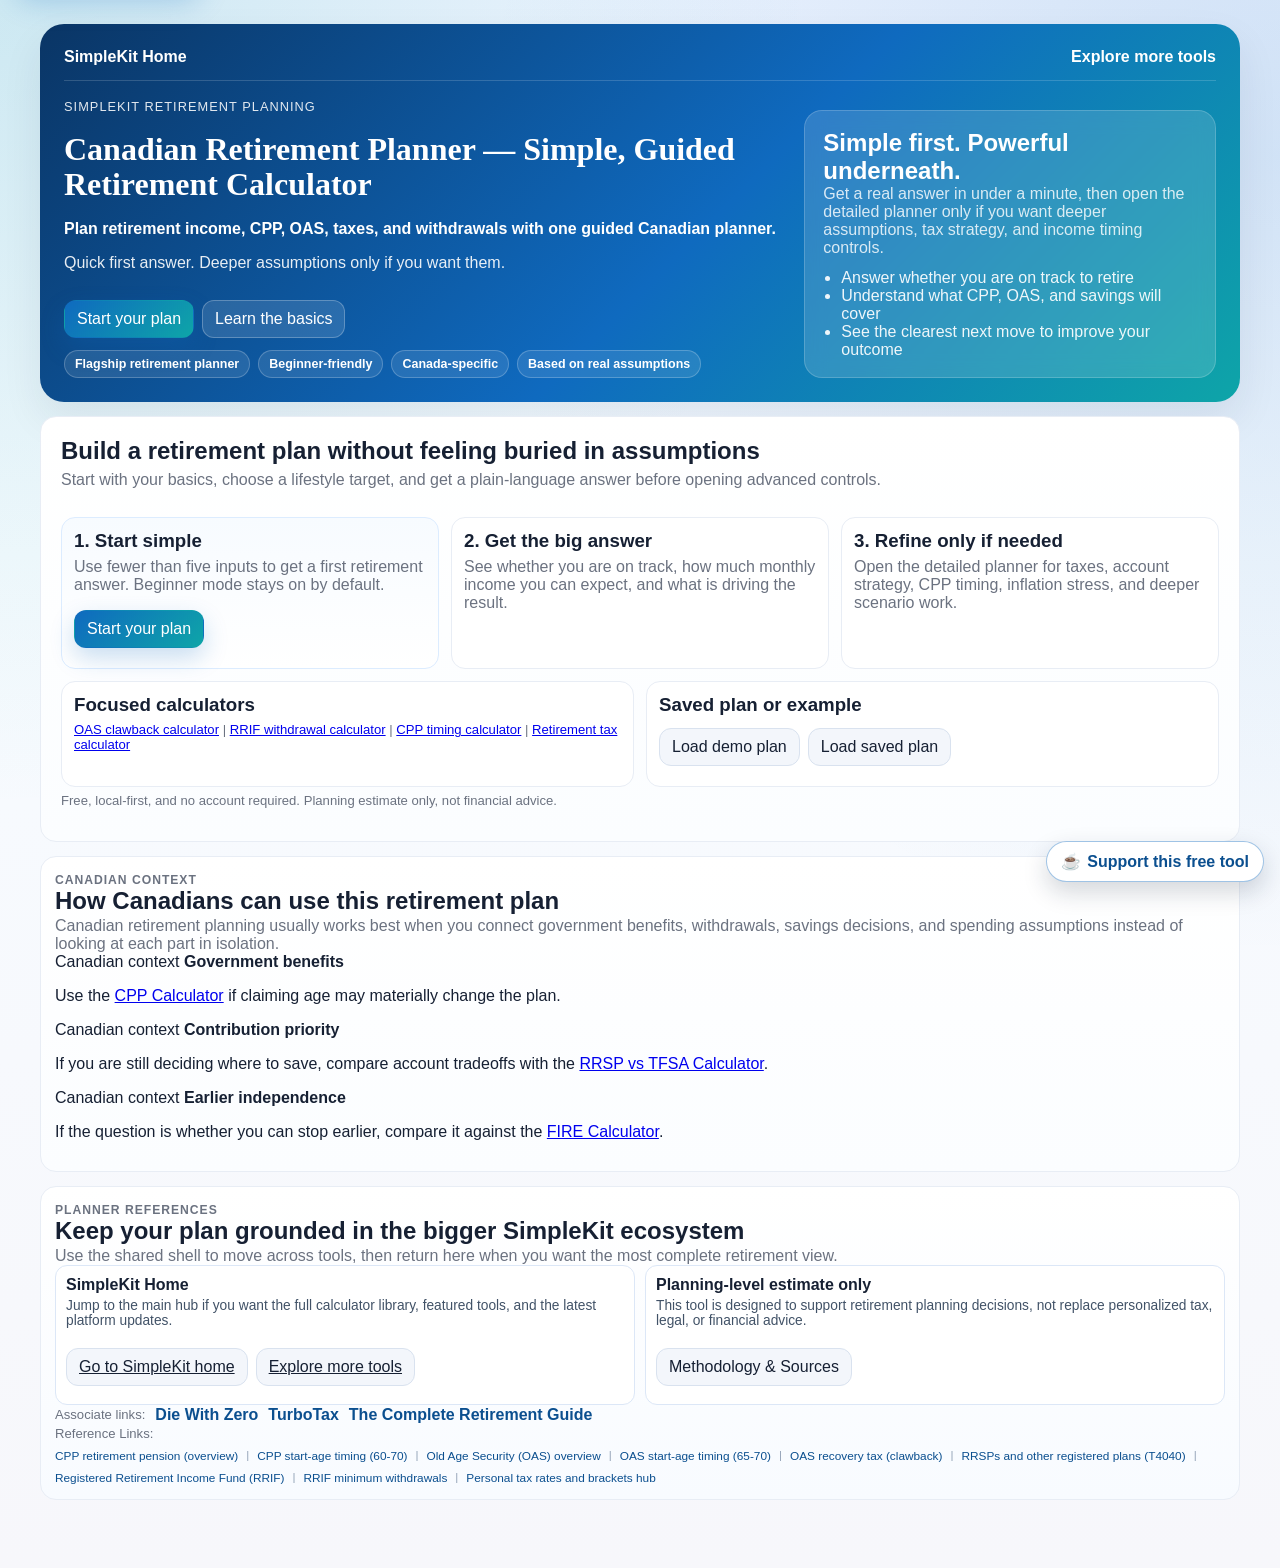
==== commit 64f0d5f8: "Aggressively fix mobile hero links and learn scroll" ====
--- a/index.html
+++ b/index.html
@@ -79,11 +79,8 @@
     </div>
     <header id="heroHeader" class="hero" aria-label="Planner header">
       <div class="hero-platform-row">
-        <div class="hero-platform-copy">
-          <a class="hero-home-link" href="https://simplekit.app/">SimpleKit Home</a>
-          <span class="hero-platform-separator" aria-hidden="true">•</span>
-          <a class="hero-home-link" href="https://simplekit.app/tools/">Explore more tools</a>
-        </div>
+        <a class="hero-home-link" href="https://simplekit.app/">SimpleKit Home</a>
+        <a class="hero-home-link" href="https://simplekit.app/tools/">Explore more tools</a>
       </div>
       <div class="hero-content hero-grid">
         <div class="hero-copy">
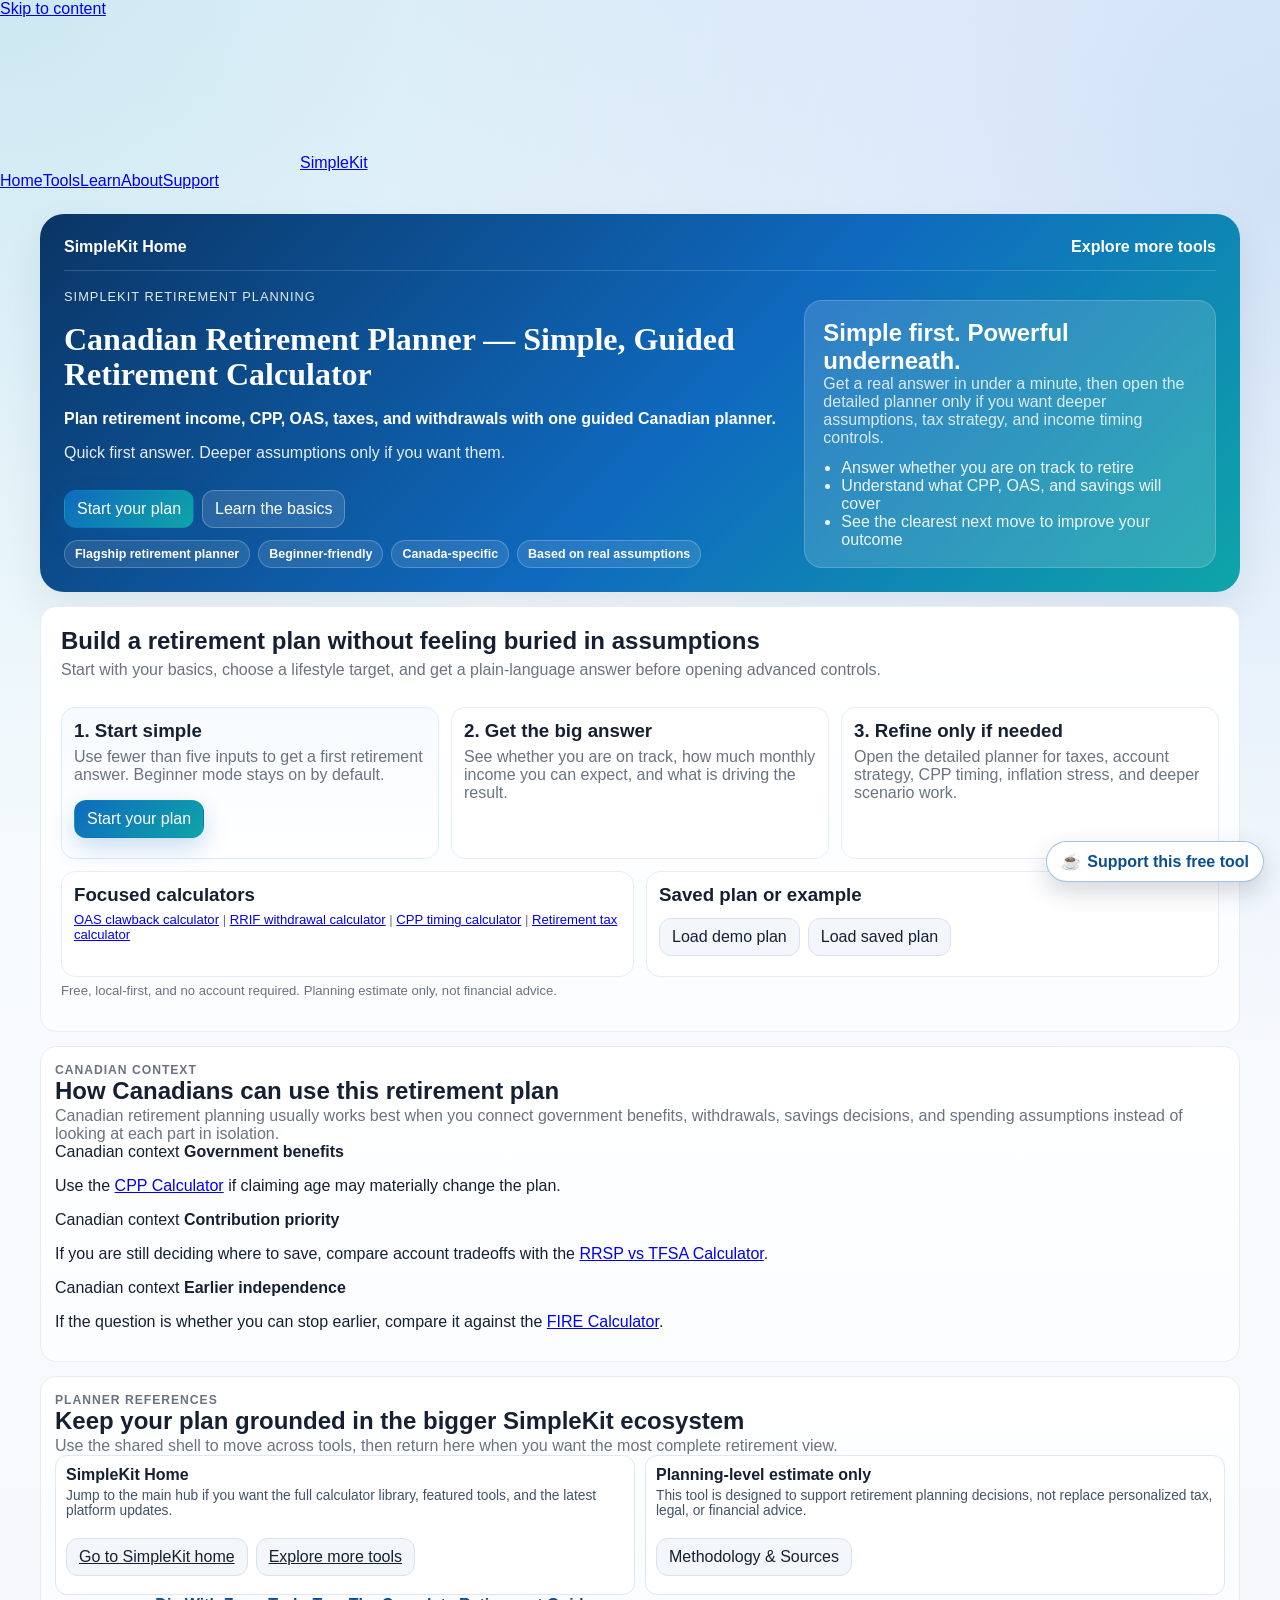
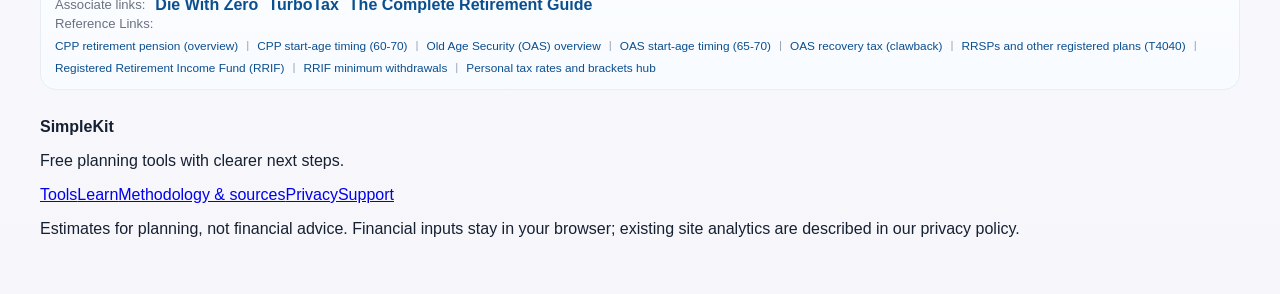
==== commit d139f190: "Add reviewed opt-in V2 calculator pilot presentation; preserve financial behavior" ====
--- a/index.html
+++ b/index.html
@@ -35,7 +35,7 @@
   <script type="application/ld+json">
     {
       "@context": "https://schema.org",
-      "@type": "SoftwareApplication",
+      "@type": "WebApplication",
       "name": "Canadian Retirement Planner - Simple, Guided Retirement Calculator",
       "applicationCategory": "FinanceApplication",
       "operatingSystem": "Web",
@@ -62,6 +62,7 @@
       showRelatedTools: false,
       showFooterToolLinks: true,
       footerNote: "The flagship retirement planner connects back to the wider SimpleKit platform while preserving the full planning experience.",
+      legalDisclaimer: "SimpleKit tools are for informational and educational purposes only. They do not provide financial, investment, tax, legal, or accounting advice, and they are not a substitute for advice from a qualified professional. Calculations are estimates and may not reflect your full situation.",
       supportTitle: "Support the flagship SimpleKit planner",
       supportCopy: "If this planner helped you make a clearer retirement decision, support helps maintain the shared shell, Canadian tax rules, and ongoing planner improvements.",
       supportPrimaryLabel: "Support SimpleKit",
@@ -69,13 +70,18 @@
     };
   </script>
   <script src="https://core.simplekit.app/core.js" defer></script>
+<link rel="stylesheet" href="https://core.simplekit.app/v2/foundations.css">
+<link rel="stylesheet" href="https://core.simplekit.app/v2/system.css">
+<link rel="stylesheet" href="https://core.simplekit.app/v2/pilot.css">
 </head>
-<body>
-  <a class="skip-link" href="#mainContent">Skip to main content</a>
+<body class="sk-v2" data-v2-system="1" data-v2-pilot="retirement">
+<a class="v2s-skip v2-button" href="#mainContent">Skip to content</a><header class="v2s-header"><div class="v2s-wrap v2s-header-inner"><a class="v2s-brand" href="/" aria-label="SimpleKit home"><svg aria-hidden="true" focusable="false"><use href="https://core.simplekit.app/v2/icons/sprite.svg#calculator"></use></svg>SimpleKit</a><button type="button" class="v2s-menu" data-v2s-menu aria-controls="pilot-retirement-nav" aria-expanded="false" hidden>Menu</button><nav class="v2s-nav" id="pilot-retirement-nav" aria-label="Main navigation"><a href="/">Home</a><a href="/tools/" aria-current="page">Tools</a><a href="/learn/">Learn</a><a href="/about/">About</a><a href="/support/">Support</a></nav></div></header>
+<script src="https://core.simplekit.app/v2/shell.js"></script>
+  
   <div id="bootErrorNotice" class="panel" style="display:none;"></div>
   <div class="page-shell">
     <div class="shell-header-wrap">
-      <div data-simplekit-header></div>
+      
     </div>
     <header id="heroHeader" class="hero" aria-label="Planner header">
       <div class="hero-platform-row">
@@ -111,7 +117,7 @@
       </div>
     </header>
 
-    <main id="mainContent">
+    <main id="mainContent" tabindex="-1">
       <section id="landingPanel" class="panel landing-panel" aria-labelledby="landingTitle">
         <div class="section-head">
           <div>
@@ -409,29 +415,6 @@
             </div>
           </div>
 
-          <section class="subsection plan-path-summary">
-            <div class="section-head-tight">
-              <div>
-                <h3>Recommended path</h3>
-                <p class="muted">Get a first answer fast. You do not need every field before this becomes useful.</p>
-              </div>
-            </div>
-            <div class="comparison-card-grid">
-              <article class="comparison-card">
-                <strong>1. Enter the essentials</strong>
-                <p class="small-copy muted">Age, savings, annual income, and a retirement target are enough for a strong first pass.</p>
-              </article>
-              <article class="comparison-card">
-                <strong>2. Read the outcome</strong>
-                <p class="small-copy muted">Go to Results to see whether you are on track, short, or ahead, in plain language.</p>
-              </article>
-              <article class="comparison-card">
-                <strong>3. Refine one thing at a time</strong>
-                <p class="small-copy muted">Use scenarios or the detailed planner only after the simple plan feels right.</p>
-              </article>
-            </div>
-          </section>
-
           <section id="guidedSetupSection" class="subsection guided-stepper-shell" tabindex="-1">
             <div class="planner-onboarding">
               <div>
@@ -737,7 +720,7 @@
 
     <section class="shell-bridge-stack no-print" aria-label="SimpleKit platform support">
       <div data-simplekit-support></div>
-      <div data-simplekit-footer></div>
+      <footer class="v2s-footer"><div class="v2s-wrap v2s-footer-inner"><div class="v2s-stack"><strong>SimpleKit</strong><p class="v2s-help">Free planning tools with clearer next steps.</p></div><div class="v2s-stack"><nav aria-label="Footer navigation"><a href="/tools/">Tools</a><a href="/learn/">Learn</a><a href="/methodology/">Methodology &amp; sources</a><a href="/privacy/">Privacy</a><a href="/support/">Support</a></nav><p class="v2s-help">Estimates for planning, not financial advice. Financial inputs stay in your browser; existing site analytics are described in our privacy policy.</p></div></div></footer>
     </section>
   </div>
 
